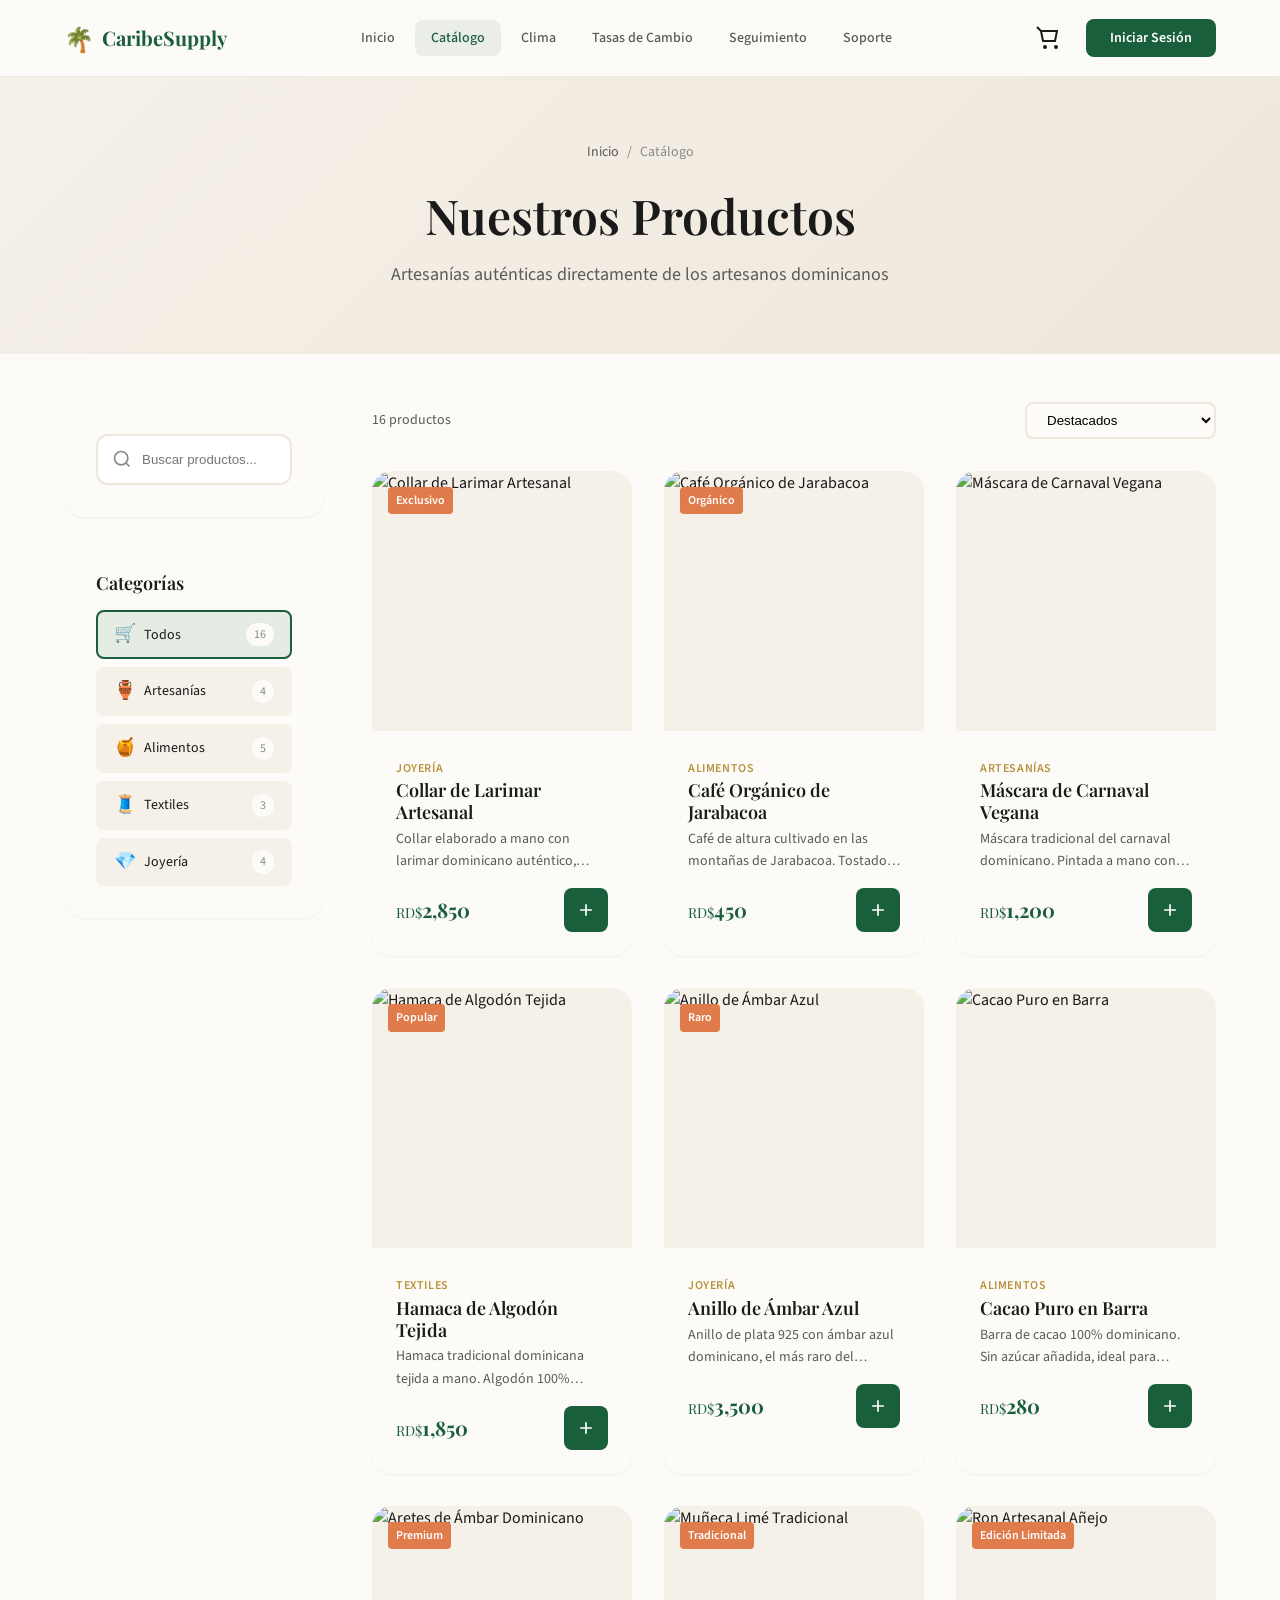
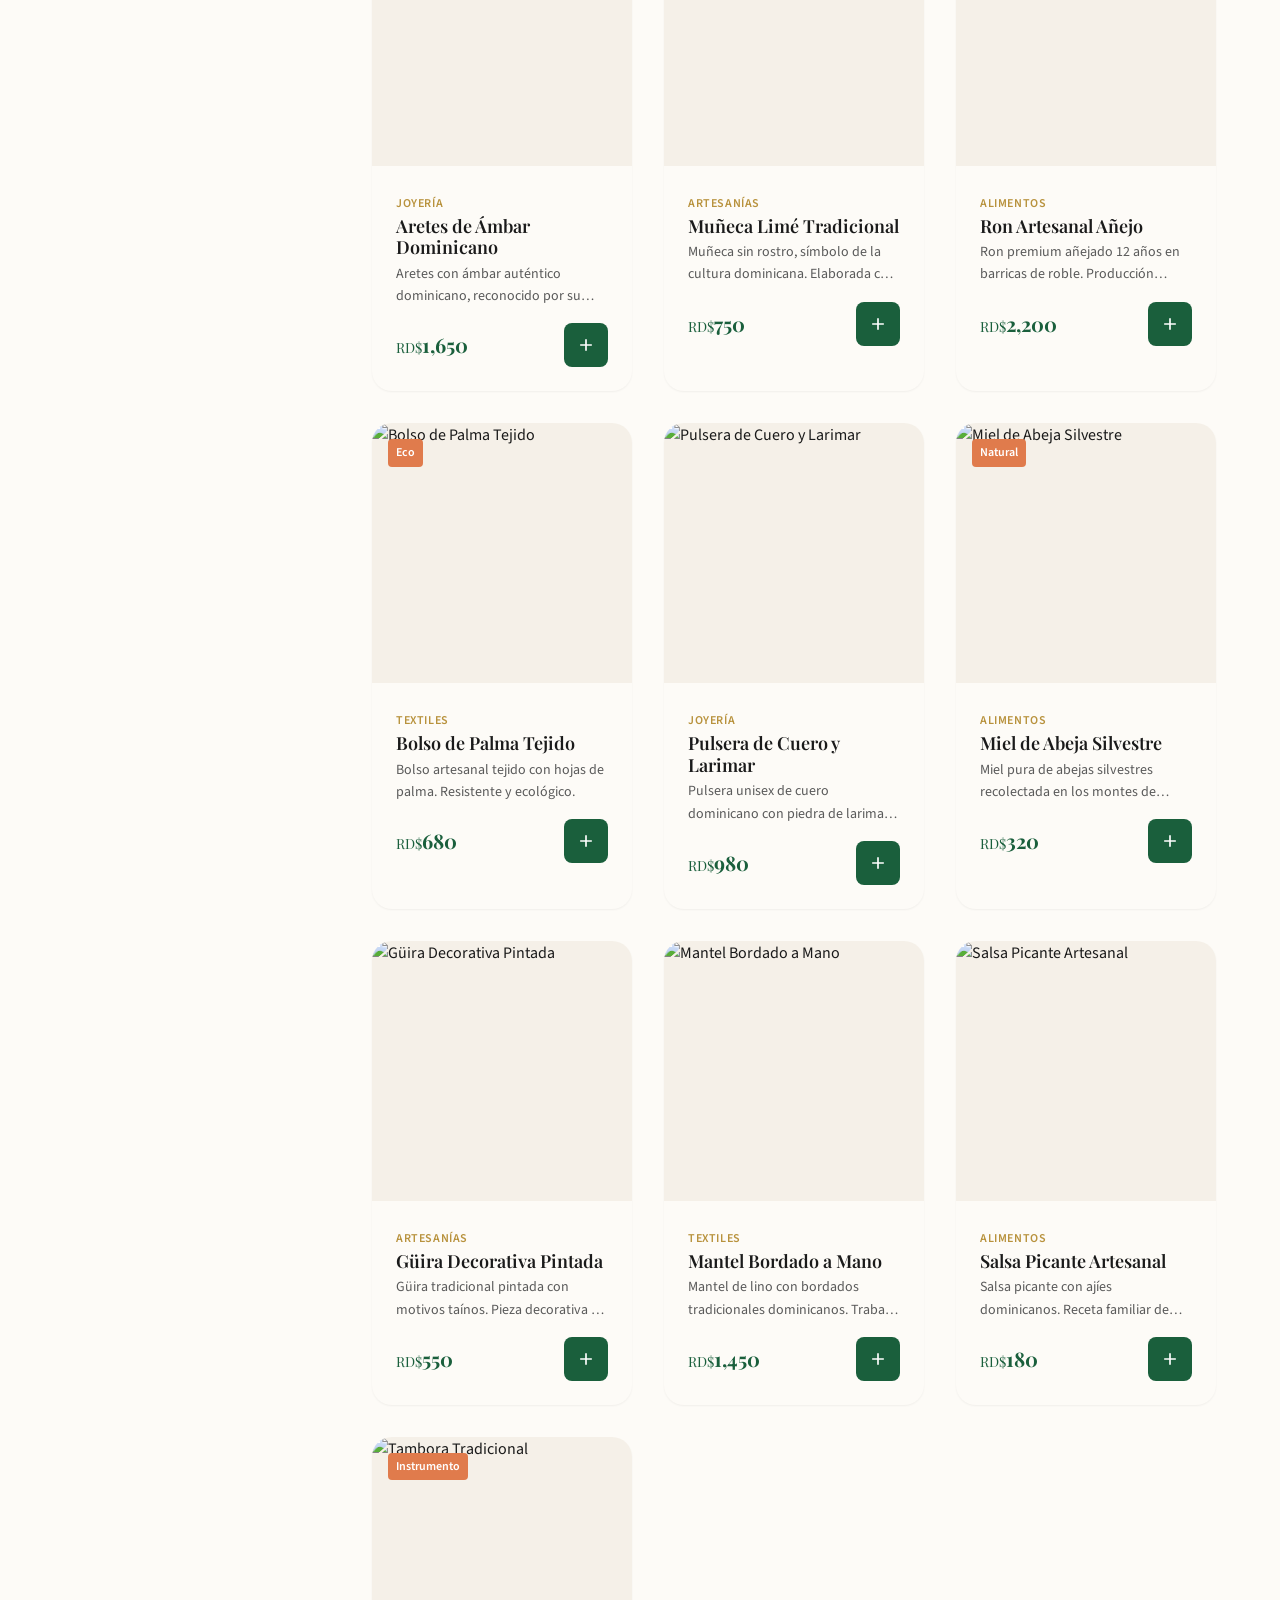
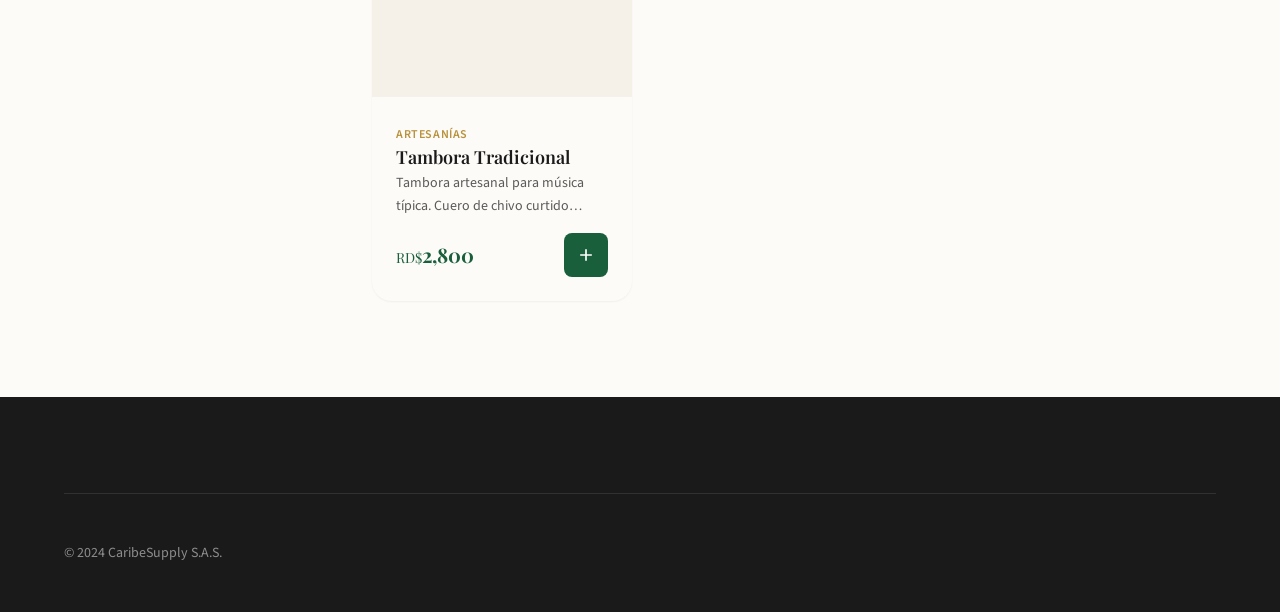
==== pages/catalogo.html @ e42d37b1 "Add files via upload" ====
<!DOCTYPE html>
<html lang="es">
<head>
    <meta charset="UTF-8">
    <meta name="viewport" content="width=device-width, initial-scale=1.0">
    <meta name="description" content="Catálogo de productos artesanales dominicanos - CaribeSupply">
    <title>Catálogo | CaribeSupply S.A.S.</title>
    <link rel="preconnect" href="https://fonts.googleapis.com">
    <link rel="preconnect" href="https://fonts.gstatic.com" crossorigin>
    <link href="https://fonts.googleapis.com/css2?family=Playfair+Display:wght@400;600;700&family=Source+Sans+3:wght@300;400;500;600&display=swap" rel="stylesheet">
    <link rel="stylesheet" href="../css/styles.css">
    <style>
        .catalog-page { padding: var(--space-2xl) 0 var(--space-4xl); }
        .catalog-layout { display: grid; grid-template-columns: 260px 1fr; gap: var(--space-2xl); }
        @media (max-width: 900px) { .catalog-layout { grid-template-columns: 1fr; } }
        .catalog-sidebar { position: sticky; top: 90px; height: fit-content; }
        .filter-section { background: var(--bg-primary); border-radius: var(--radius-xl); padding: var(--space-xl); margin-bottom: var(--space-lg); box-shadow: var(--shadow-sm); }
        .filter-title { font-family: var(--font-display); font-size: var(--text-lg); margin-bottom: var(--space-md); }
        .category-filters { display: flex; flex-direction: column; gap: var(--space-sm); }
        .category-filter { display: flex; align-items: center; gap: var(--space-sm); padding: var(--space-sm) var(--space-md); background: var(--bg-secondary); border: 2px solid transparent; border-radius: var(--radius-md); cursor: pointer; transition: all var(--transition-fast); }
        .category-filter:hover { background: var(--bg-tertiary); }
        .category-filter.active { background: rgba(26, 95, 60, 0.1); border-color: var(--color-primary); }
        .category-filter input { display: none; }
        .cat-icon { font-size: var(--text-lg); }
        .cat-name { flex: 1; font-size: var(--text-sm); }
        .cat-count { font-size: var(--text-xs); color: var(--text-muted); background: var(--bg-primary); padding: 2px 8px; border-radius: var(--radius-full); }
        .search-box { position: relative; }
        .search-box input { width: 100%; padding: var(--space-md) var(--space-md) var(--space-md) 44px; border: 2px solid var(--bg-tertiary); border-radius: var(--radius-lg); }
        .search-box input:focus { outline: none; border-color: var(--color-primary); }
        .search-box svg { position: absolute; left: var(--space-md); top: 50%; transform: translateY(-50%); color: var(--text-muted); }
        .catalog-header { display: flex; justify-content: space-between; align-items: center; margin-bottom: var(--space-xl); flex-wrap: wrap; gap: var(--space-md); }
        .results-count { font-size: var(--text-sm); color: var(--text-secondary); }
        .sort-select { padding: var(--space-sm) var(--space-md); border: 2px solid var(--bg-tertiary); border-radius: var(--radius-md); background: var(--bg-primary); }
        .catalog-products { display: grid; grid-template-columns: repeat(auto-fill, minmax(260px, 1fr)); gap: var(--space-xl); }
        .no-results { grid-column: 1 / -1; text-align: center; padding: var(--space-4xl); }
        .no-results-icon { font-size: 4rem; margin-bottom: var(--space-lg); }
        .mobile-filter-btn { display: none; width: 100%; margin-bottom: var(--space-lg); }
        @media (max-width: 900px) { 
            .mobile-filter-btn { display: flex; }
            .catalog-sidebar { display: none; }
            .catalog-sidebar.active { display: block; position: fixed; inset: 0; background: var(--bg-primary); z-index: 1000; padding: var(--space-xl); overflow-y: auto; }
        }
    </style>
</head>
<body>
    <a href="#main-content" class="skip-link">Saltar al contenido principal</a>
    
    <header class="header">
        <nav class="nav">
            <a href="../index.html" class="logo"><span class="logo-icon">🌴</span><span class="logo-text">CaribeSupply</span></a>
            <button class="nav-toggle" aria-expanded="false" aria-controls="nav-menu"><span class="hamburger"></span></button>
            <ul class="nav-menu" id="nav-menu">
                <li><a href="../index.html" class="nav-link">Inicio</a></li>
                <li><a href="catalogo.html" class="nav-link active">Catálogo</a></li>
                <li><a href="clima.html" class="nav-link">Clima</a></li>
                <li><a href="tasas.html" class="nav-link">Tasas de Cambio</a></li>
                <li><a href="seguimiento.html" class="nav-link">Seguimiento</a></li>
                <li><a href="soporte.html" class="nav-link">Soporte</a></li>
            </ul>
            <div class="nav-actions">
                <a href="carrito.html" class="cart-btn"><svg width="24" height="24" viewBox="0 0 24 24" fill="none" stroke="currentColor" stroke-width="2"><circle cx="9" cy="21" r="1"/><circle cx="20" cy="21" r="1"/><path d="m1 1 4 4h16l-2 10H7L5 5"/></svg><span class="cart-count" id="cart-count">0</span></a>
                <a href="login.html" class="login-btn" id="auth-btn">Iniciar Sesión</a>
            </div>
        </nav>
    </header>

    <main id="main-content">
        <section class="page-header">
            <div class="container">
                <nav class="breadcrumb"><a href="../index.html">Inicio</a><span>/</span><span>Catálogo</span></nav>
                <h1 class="page-title">Nuestros Productos</h1>
                <p class="page-subtitle">Artesanías auténticas directamente de los artesanos dominicanos</p>
            </div>
        </section>

        <section class="catalog-page">
            <div class="container">
                <button class="btn btn-secondary mobile-filter-btn" onclick="toggleFilters()">☰ Filtros</button>
                <div class="catalog-layout">
                    <aside class="catalog-sidebar" id="filters-sidebar">
                        <div class="filter-section">
                            <div class="search-box">
                                <svg width="20" height="20" viewBox="0 0 24 24" fill="none" stroke="currentColor" stroke-width="2"><circle cx="11" cy="11" r="8"/><path d="m21 21-4.35-4.35"/></svg>
                                <input type="search" id="search-input" placeholder="Buscar productos...">
                            </div>
                        </div>
                        <div class="filter-section">
                            <h3 class="filter-title">Categorías</h3>
                            <div class="category-filters" id="category-filters"></div>
                        </div>
                    </aside>
                    <div class="catalog-content">
                        <div class="catalog-header">
                            <span class="results-count" id="results-count">0 productos</span>
                            <select class="sort-select" id="sort-select">
                                <option value="featured">Destacados</option>
                                <option value="price-asc">Precio: menor a mayor</option>
                                <option value="price-desc">Precio: mayor a menor</option>
                                <option value="name-asc">Nombre: A-Z</option>
                            </select>
                        </div>
                        <div class="catalog-products" id="products-grid"></div>
                    </div>
                </div>
            </div>
        </section>
    </main>

    <footer class="footer"><div class="container"><div class="footer-bottom"><p class="copyright">© 2024 CaribeSupply S.A.S.</p></div></div></footer>
    <div class="toast-container" id="toast-container"></div>

    <script src="../js/data.js"></script>
    <script src="../js/auth.js"></script>
    <script src="../js/cart.js"></script>
    <script src="../js/main.js"></script>
    <script>
        let filters = { category: 'all', search: '', sort: 'featured' };

        document.addEventListener('DOMContentLoaded', () => {
            initFilters();
            const urlCat = new URLSearchParams(window.location.search).get('categoria');
            if (urlCat) filters.category = urlCat;
            renderProducts();
        });

        function initFilters() {
            const container = document.getElementById('category-filters');
            container.innerHTML = `<label class="category-filter active"><input type="radio" name="cat" value="all" checked><span class="cat-icon">🛒</span><span class="cat-name">Todos</span><span class="cat-count">${PRODUCTS.length}</span></label>`;
            CATEGORIES.forEach(c => {
                const count = PRODUCTS.filter(p => p.category === c.id).length;
                container.innerHTML += `<label class="category-filter"><input type="radio" name="cat" value="${c.id}"><span class="cat-icon">${c.icon}</span><span class="cat-name">${c.name}</span><span class="cat-count">${count}</span></label>`;
            });
            container.querySelectorAll('.category-filter').forEach(f => {
                f.onclick = () => {
                    container.querySelectorAll('.category-filter').forEach(x => x.classList.remove('active'));
                    f.classList.add('active');
                    filters.category = f.querySelector('input').value;
                    renderProducts();
                };
            });
            document.getElementById('search-input').oninput = e => { filters.search = e.target.value.toLowerCase(); renderProducts(); };
            document.getElementById('sort-select').onchange = e => { filters.sort = e.target.value; renderProducts(); };
        }

        function renderProducts() {
            let prods = [...PRODUCTS];
            if (filters.category !== 'all') prods = prods.filter(p => p.category === filters.category);
            if (filters.search) prods = prods.filter(p => p.name.toLowerCase().includes(filters.search) || p.description.toLowerCase().includes(filters.search));
            if (filters.sort === 'price-asc') prods.sort((a,b) => a.price - b.price);
            else if (filters.sort === 'price-desc') prods.sort((a,b) => b.price - a.price);
            else if (filters.sort === 'name-asc') prods.sort((a,b) => a.name.localeCompare(b.name));
            else prods.sort((a,b) => (b.featured?1:0) - (a.featured?1:0));

            document.getElementById('results-count').textContent = `${prods.length} producto${prods.length!==1?'s':''}`;
            const grid = document.getElementById('products-grid');
            if (!prods.length) { grid.innerHTML = '<div class="no-results"><div class="no-results-icon">🔍</div><h3>No hay resultados</h3></div>'; return; }
            grid.innerHTML = prods.map(p => `
                <article class="product-card">
                    <div class="product-image"><img src="${p.image}" alt="${p.name}" loading="lazy">${p.badge?`<span class="product-badge">${p.badge}</span>`:''}</div>
                    <div class="product-info">
                        <span class="product-category">${CATEGORIES.find(c=>c.id===p.category)?.name||''}</span>
                        <h3 class="product-name">${p.name}</h3>
                        <p class="product-description">${p.description}</p>
                        <div class="product-footer">
                            <span class="product-price"><span class="currency">RD$</span>${p.price.toLocaleString()}</span>
                            <button class="add-to-cart-btn" onclick="Cart.addItem(${p.id})"><svg width="20" height="20" viewBox="0 0 24 24" fill="none" stroke="currentColor" stroke-width="2"><line x1="12" y1="5" x2="12" y2="19"/><line x1="5" y1="12" x2="19" y2="12"/></svg></button>
                        </div>
                    </div>
                </article>
            `).join('');
        }

        function toggleFilters() {
            document.getElementById('filters-sidebar').classList.toggle('active');
        }
    </script>
</body>
</html>
---- css/styles.css ----
/* ============================================
   CaribeSupply S.A.S. - Estilos Principales
   Diseño: Tropical Elegante con toques modernos
   ============================================ */

/* CSS Variables - Design Tokens */
:root {
    /* Colores principales */
    --color-primary: #1a5f3c;
    --color-primary-dark: #134530;
    --color-primary-light: #2d8a5e;
    --color-secondary: #d4a853;
    --color-secondary-dark: #b8923d;
    --color-accent: #e07b4c;
    --color-accent-light: #f4a67a;
    
    /* Colores de fondo */
    --bg-primary: #fdfbf7;
    --bg-secondary: #f5f0e8;
    --bg-tertiary: #eee7db;
    --bg-dark: #1a1a1a;
    
    /* Colores de texto */
    --text-primary: #1a1a1a;
    --text-secondary: #5a5a5a;
    --text-muted: #8a8a8a;
    --text-inverse: #ffffff;
    
    /* Estados */
    --color-success: #2d8a5e;
    --color-error: #d94f4f;
    --color-warning: #e0a03d;
    --color-info: #4a90d9;
    
    /* Tipografía */
    --font-display: 'Playfair Display', Georgia, serif;
    --font-body: 'Source Sans 3', -apple-system, BlinkMacSystemFont, sans-serif;
    
    /* Tamaños de fuente */
    --text-xs: 0.75rem;
    --text-sm: 0.875rem;
    --text-base: 1rem;
    --text-lg: 1.125rem;
    --text-xl: 1.25rem;
    --text-2xl: 1.5rem;
    --text-3xl: 2rem;
    --text-4xl: 2.5rem;
    --text-5xl: 3.5rem;
    
    /* Espaciado */
    --space-xs: 0.25rem;
    --space-sm: 0.5rem;
    --space-md: 1rem;
    --space-lg: 1.5rem;
    --space-xl: 2rem;
    --space-2xl: 3rem;
    --space-3xl: 4rem;
    --space-4xl: 6rem;
    
    /* Bordes */
    --radius-sm: 4px;
    --radius-md: 8px;
    --radius-lg: 12px;
    --radius-xl: 20px;
    --radius-full: 9999px;
    
    /* Sombras */
    --shadow-sm: 0 1px 2px rgba(0, 0, 0, 0.05);
    --shadow-md: 0 4px 6px rgba(0, 0, 0, 0.07);
    --shadow-lg: 0 10px 25px rgba(0, 0, 0, 0.1);
    --shadow-xl: 0 20px 50px rgba(0, 0, 0, 0.15);
    
    /* Transiciones */
    --transition-fast: 150ms ease;
    --transition-base: 250ms ease;
    --transition-slow: 400ms ease;
    
    /* Z-index */
    --z-dropdown: 100;
    --z-sticky: 200;
    --z-modal: 300;
    --z-toast: 400;
}

/* Reset y Base */
*, *::before, *::after {
    box-sizing: border-box;
    margin: 0;
    padding: 0;
}

html {
    scroll-behavior: smooth;
    font-size: 16px;
}

body {
    font-family: var(--font-body);
    font-size: var(--text-base);
    line-height: 1.6;
    color: var(--text-primary);
    background-color: var(--bg-primary);
    -webkit-font-smoothing: antialiased;
    -moz-osx-font-smoothing: grayscale;
}

/* Focus visible para accesibilidad */
:focus-visible {
    outline: 3px solid var(--color-primary);
    outline-offset: 2px;
}

:focus:not(:focus-visible) {
    outline: none;
}

/* Skip Link para accesibilidad */
.skip-link {
    position: absolute;
    top: -100%;
    left: 50%;
    transform: translateX(-50%);
    padding: var(--space-sm) var(--space-lg);
    background: var(--color-primary);
    color: var(--text-inverse);
    text-decoration: none;
    font-weight: 600;
    border-radius: var(--radius-md);
    z-index: var(--z-modal);
    transition: top var(--transition-fast);
}

.skip-link:focus {
    top: var(--space-md);
}

/* Visually Hidden (para lectores de pantalla) */
.visually-hidden {
    position: absolute !important;
    width: 1px !important;
    height: 1px !important;
    padding: 0 !important;
    margin: -1px !important;
    overflow: hidden !important;
    clip: rect(0, 0, 0, 0) !important;
    white-space: nowrap !important;
    border: 0 !important;
}

/* Container */
.container {
    width: 100%;
    max-width: 1200px;
    margin: 0 auto;
    padding: 0 var(--space-lg);
}

/* ============================================
   Typography
   ============================================ */

h1, h2, h3, h4, h5, h6 {
    font-family: var(--font-display);
    font-weight: 600;
    line-height: 1.2;
    color: var(--text-primary);
}

h1 { font-size: var(--text-5xl); }
h2 { font-size: var(--text-4xl); }
h3 { font-size: var(--text-2xl); }
h4 { font-size: var(--text-xl); }

p {
    margin-bottom: var(--space-md);
}

a {
    color: var(--color-primary);
    text-decoration: none;
    transition: color var(--transition-fast);
}

a:hover {
    color: var(--color-primary-dark);
}

.text-gradient {
    background: linear-gradient(135deg, var(--color-primary) 0%, var(--color-secondary) 100%);
    -webkit-background-clip: text;
    -webkit-text-fill-color: transparent;
    background-clip: text;
}

/* ============================================
   Buttons
   ============================================ */

.btn {
    display: inline-flex;
    align-items: center;
    justify-content: center;
    gap: var(--space-sm);
    padding: var(--space-md) var(--space-xl);
    font-family: var(--font-body);
    font-size: var(--text-base);
    font-weight: 600;
    text-decoration: none;
    border: 2px solid transparent;
    border-radius: var(--radius-lg);
    cursor: pointer;
    transition: all var(--transition-base);
}

.btn:disabled {
    opacity: 0.6;
    cursor: not-allowed;
}

.btn-primary {
    background: var(--color-primary);
    color: var(--text-inverse);
    border-color: var(--color-primary);
}

.btn-primary:hover:not(:disabled) {
    background: var(--color-primary-dark);
    border-color: var(--color-primary-dark);
    transform: translateY(-2px);
    box-shadow: var(--shadow-lg);
}

.btn-secondary {
    background: transparent;
    color: var(--color-primary);
    border-color: var(--color-primary);
}

.btn-secondary:hover:not(:disabled) {
    background: var(--color-primary);
    color: var(--text-inverse);
}

.btn-outline {
    background: transparent;
    color: var(--color-primary);
    border: 2px solid var(--color-primary);
}

.btn-outline:hover:not(:disabled) {
    background: var(--color-primary);
    color: var(--text-inverse);
}

.btn-accent {
    background: var(--color-accent);
    color: var(--text-inverse);
    border-color: var(--color-accent);
}

.btn-accent:hover:not(:disabled) {
    background: #c96a3d;
    border-color: #c96a3d;
}

.btn-sm {
    padding: var(--space-sm) var(--space-md);
    font-size: var(--text-sm);
}

.btn-lg {
    padding: var(--space-lg) var(--space-2xl);
    font-size: var(--text-lg);
}

/* ============================================
   Header & Navigation
   ============================================ */

.header {
    position: sticky;
    top: 0;
    z-index: var(--z-sticky);
    background: rgba(253, 251, 247, 0.95);
    backdrop-filter: blur(10px);
    border-bottom: 1px solid rgba(26, 95, 60, 0.1);
}

.nav {
    display: flex;
    align-items: center;
    justify-content: space-between;
    max-width: 1200px;
    margin: 0 auto;
    padding: var(--space-md) var(--space-lg);
}

.logo {
    display: flex;
    align-items: center;
    gap: var(--space-sm);
    font-family: var(--font-display);
    font-size: var(--text-xl);
    font-weight: 700;
    color: var(--color-primary);
    text-decoration: none;
}

.logo-icon {
    font-size: var(--text-2xl);
}

.nav-menu {
    display: flex;
    align-items: center;
    gap: var(--space-xs);
    list-style: none;
}

.nav-link {
    padding: var(--space-sm) var(--space-md);
    font-size: var(--text-sm);
    font-weight: 500;
    color: var(--text-secondary);
    text-decoration: none;
    border-radius: var(--radius-md);
    transition: all var(--transition-fast);
}

.nav-link:hover,
.nav-link.active {
    color: var(--color-primary);
    background: rgba(26, 95, 60, 0.08);
}

.nav-actions {
    display: flex;
    align-items: center;
    gap: var(--space-md);
}

.cart-btn {
    position: relative;
    display: flex;
    align-items: center;
    justify-content: center;
    width: 44px;
    height: 44px;
    color: var(--text-primary);
    border-radius: var(--radius-full);
    transition: all var(--transition-fast);
}

.cart-btn:hover {
    background: rgba(26, 95, 60, 0.08);
    color: var(--color-primary);
}

.cart-count {
    position: absolute;
    top: 0;
    right: 0;
    min-width: 20px;
    height: 20px;
    padding: 0 6px;
    font-size: var(--text-xs);
    font-weight: 600;
    color: var(--text-inverse);
    background: var(--color-accent);
    border-radius: var(--radius-full);
    display: flex;
    align-items: center;
    justify-content: center;
}

.login-btn {
    padding: var(--space-sm) var(--space-lg);
    font-size: var(--text-sm);
    font-weight: 600;
    color: var(--text-inverse);
    background: var(--color-primary);
    border-radius: var(--radius-md);
    transition: all var(--transition-fast);
}

.login-btn:hover {
    background: var(--color-primary-dark);
    color: var(--text-inverse);
}

/* Mobile Navigation */
.nav-toggle {
    display: none;
    width: 44px;
    height: 44px;
    padding: 0;
    background: none;
    border: none;
    cursor: pointer;
}

.hamburger {
    position: relative;
    display: block;
    width: 24px;
    height: 2px;
    background: var(--text-primary);
    border-radius: 2px;
    transition: background var(--transition-fast);
}

.hamburger::before,
.hamburger::after {
    content: '';
    position: absolute;
    left: 0;
    width: 24px;
    height: 2px;
    background: var(--text-primary);
    border-radius: 2px;
    transition: transform var(--transition-fast);
}

.hamburger::before {
    top: -7px;
}

.hamburger::after {
    top: 7px;
}

.nav-toggle[aria-expanded="true"] .hamburger {
    background: transparent;
}

.nav-toggle[aria-expanded="true"] .hamburger::before {
    transform: rotate(45deg) translate(5px, 5px);
}

.nav-toggle[aria-expanded="true"] .hamburger::after {
    transform: rotate(-45deg) translate(5px, -5px);
}

@media (max-width: 900px) {
    .nav-toggle {
        display: flex;
        align-items: center;
        justify-content: center;
        order: 3;
    }

    .nav-menu {
        position: fixed;
        top: 73px;
        left: 0;
        right: 0;
        flex-direction: column;
        gap: 0;
        padding: var(--space-lg);
        background: var(--bg-primary);
        border-bottom: 1px solid rgba(26, 95, 60, 0.1);
        box-shadow: var(--shadow-lg);
        transform: translateY(-100%);
        opacity: 0;
        visibility: hidden;
        transition: all var(--transition-base);
    }

    .nav-menu.active {
        transform: translateY(0);
        opacity: 1;
        visibility: visible;
    }

    .nav-link {
        width: 100%;
        padding: var(--space-md);
        font-size: var(--text-base);
    }

    .nav-actions {
        order: 2;
    }

    .login-btn {
        display: none;
    }
}

/* ============================================
   Hero Section
   ============================================ */

.hero {
    position: relative;
    min-height: 90vh;
    display: flex;
    align-items: center;
    padding: var(--space-4xl) 0;
    overflow: hidden;
}

.hero-bg {
    position: absolute;
    inset: 0;
    background: linear-gradient(135deg, var(--bg-secondary) 0%, var(--bg-primary) 50%, var(--bg-tertiary) 100%);
    z-index: -2;
}

.hero-pattern {
    position: absolute;
    inset: 0;
    background-image: 
        radial-gradient(circle at 20% 50%, rgba(26, 95, 60, 0.05) 0%, transparent 50%),
        radial-gradient(circle at 80% 20%, rgba(212, 168, 83, 0.08) 0%, transparent 40%),
        radial-gradient(circle at 40% 80%, rgba(224, 123, 76, 0.06) 0%, transparent 45%);
    z-index: -1;
}

.hero-content {
    max-width: 600px;
    padding: 0 var(--space-lg);
    animation: fadeInUp 0.8s ease-out;
}

@keyframes fadeInUp {
    from {
        opacity: 0;
        transform: translateY(30px);
    }
    to {
        opacity: 1;
        transform: translateY(0);
    }
}

.hero-badge {
    display: inline-block;
    padding: var(--space-sm) var(--space-md);
    font-size: var(--text-sm);
    font-weight: 500;
    color: var(--color-primary);
    background: rgba(26, 95, 60, 0.1);
    border-radius: var(--radius-full);
    margin-bottom: var(--space-lg);
}

.hero-title {
    font-size: clamp(2.5rem, 5vw, 4rem);
    margin-bottom: var(--space-lg);
    line-height: 1.1;
}

.hero-subtitle {
    font-size: var(--text-lg);
    color: var(--text-secondary);
    margin-bottom: var(--space-2xl);
    line-height: 1.7;
}

.hero-actions {
    display: flex;
    flex-wrap: wrap;
    gap: var(--space-md);
}

.hero-visual {
    position: absolute;
    right: 5%;
    top: 50%;
    transform: translateY(-50%);
    width: 500px;
    height: 500px;
    display: none;
}

@media (min-width: 1100px) {
    .hero-visual {
        display: block;
    }
}

.floating-card {
    position: absolute;
    display: flex;
    align-items: center;
    gap: var(--space-sm);
    padding: var(--space-md) var(--space-lg);
    background: var(--bg-primary);
    border-radius: var(--radius-lg);
    box-shadow: var(--shadow-lg);
    animation: float 6s ease-in-out infinite;
}

.floating-card .card-emoji {
    font-size: var(--text-2xl);
}

.floating-card .card-text {
    font-weight: 600;
    color: var(--text-primary);
}

.card-1 {
    top: 10%;
    left: 10%;
    animation-delay: 0s;
}

.card-2 {
    top: 30%;
    right: 5%;
    animation-delay: -1.5s;
}

.card-3 {
    bottom: 30%;
    left: 5%;
    animation-delay: -3s;
}

.card-4 {
    bottom: 10%;
    right: 15%;
    animation-delay: -4.5s;
}

@keyframes float {
    0%, 100% {
        transform: translateY(0px);
    }
    50% {
        transform: translateY(-20px);
    }
}

/* ============================================
   Section Styles
   ============================================ */

section {
    padding: var(--space-4xl) 0;
}

.section-header {
    text-align: center;
    max-width: 700px;
    margin: 0 auto var(--space-3xl);
}

.section-badge {
    display: inline-block;
    padding: var(--space-xs) var(--space-md);
    font-size: var(--text-sm);
    font-weight: 600;
    color: var(--color-secondary-dark);
    background: rgba(212, 168, 83, 0.15);
    border-radius: var(--radius-full);
    margin-bottom: var(--space-md);
    text-transform: uppercase;
    letter-spacing: 0.05em;
}

.section-title {
    font-size: clamp(2rem, 4vw, 3rem);
    margin-bottom: var(--space-md);
}

.section-subtitle {
    font-size: var(--text-lg);
    color: var(--text-secondary);
}

.section-cta {
    text-align: center;
    margin-top: var(--space-3xl);
}

/* ============================================
   Features Section
   ============================================ */

.features {
    background: var(--bg-secondary);
}

.features-grid {
    display: grid;
    grid-template-columns: repeat(auto-fit, minmax(260px, 1fr));
    gap: var(--space-xl);
}

.feature-card {
    padding: var(--space-2xl);
    background: var(--bg-primary);
    border-radius: var(--radius-xl);
    text-align: center;
    transition: all var(--transition-base);
}

.feature-card:hover {
    transform: translateY(-5px);
    box-shadow: var(--shadow-lg);
}

.feature-icon {
    display: flex;
    align-items: center;
    justify-content: center;
    width: 64px;
    height: 64px;
    margin: 0 auto var(--space-lg);
    background: linear-gradient(135deg, var(--color-primary), var(--color-primary-light));
    border-radius: var(--radius-lg);
    color: var(--text-inverse);
}

.feature-title {
    font-size: var(--text-xl);
    margin-bottom: var(--space-sm);
}

.feature-desc {
    color: var(--text-secondary);
    margin-bottom: 0;
}

/* ============================================
   Categories Section
   ============================================ */

.categories-grid {
    display: grid;
    grid-template-columns: repeat(4, 1fr);
    gap: var(--space-lg);
}

@media (max-width: 900px) {
    .categories-grid {
        grid-template-columns: repeat(2, 1fr);
    }
}

@media (max-width: 500px) {
    .categories-grid {
        grid-template-columns: 1fr;
    }
}

.category-card {
    position: relative;
    display: flex;
    align-items: flex-end;
    min-height: 280px;
    padding: var(--space-xl);
    border-radius: var(--radius-xl);
    overflow: hidden;
    text-decoration: none;
    transition: transform var(--transition-base);
}

.category-card:hover {
    transform: scale(1.02);
}

.category-card::before {
    content: '';
    position: absolute;
    inset: 0;
    z-index: 0;
}

.category-artesanias::before {
    background: linear-gradient(135deg, #6B3410 0%, #A0522D 50%, #CD853F 100%);
}

.category-alimentos::before {
    background: linear-gradient(135deg, #1a5f3c 0%, #2d8a5e 50%, #3ea872 100%);
}

.category-textiles::before {
    background: linear-gradient(135deg, #2c5aa0 0%, #4169E1 50%, #6495ED 100%);
}

.category-joyeria::before {
    background: linear-gradient(135deg, #B8860B 0%, #DAA520 50%, #F4C542 100%);
}

.category-overlay {
    position: absolute;
    inset: 0;
    background: linear-gradient(to top, rgba(0,0,0,0.85) 0%, rgba(0,0,0,0.4) 50%, transparent 80%);
    z-index: 1;
}

.category-content {
    position: relative;
    z-index: 2;
    color: var(--text-inverse);
}

.category-icon {
    font-size: 3.5rem;
    display: block;
    margin-bottom: var(--space-md);
    filter: drop-shadow(0 2px 4px rgba(0,0,0,0.3));
}

.category-name {
    font-family: var(--font-display);
    font-size: var(--text-xl);
    margin-bottom: var(--space-xs);
}

.category-count {
    font-size: var(--text-sm);
    opacity: 0.9;
    margin-bottom: 0;
}

/* ============================================
   Products Grid
   ============================================ */

.products-grid {
    display: grid;
    grid-template-columns: repeat(auto-fill, minmax(280px, 1fr));
    gap: var(--space-xl);
}

.product-card {
    background: var(--bg-primary);
    border-radius: var(--radius-xl);
    overflow: hidden;
    box-shadow: var(--shadow-sm);
    transition: all var(--transition-base);
}

.product-card:hover {
    transform: translateY(-5px);
    box-shadow: var(--shadow-lg);
}

.product-image {
    position: relative;
    aspect-ratio: 1;
    overflow: hidden;
    background: var(--bg-secondary);
}

.product-image img {
    width: 100%;
    height: 100%;
    object-fit: cover;
    transition: transform var(--transition-slow);
}

.product-card:hover .product-image img {
    transform: scale(1.05);
}

.product-badge {
    position: absolute;
    top: var(--space-md);
    left: var(--space-md);
    padding: var(--space-xs) var(--space-sm);
    font-size: var(--text-xs);
    font-weight: 600;
    color: var(--text-inverse);
    background: var(--color-accent);
    border-radius: var(--radius-sm);
}

.product-info {
    padding: var(--space-lg);
}

.product-category {
    font-size: var(--text-xs);
    font-weight: 600;
    color: var(--color-secondary-dark);
    text-transform: uppercase;
    letter-spacing: 0.05em;
    margin-bottom: var(--space-xs);
}

.product-name {
    font-family: var(--font-display);
    font-size: var(--text-lg);
    margin-bottom: var(--space-xs);
    color: var(--text-primary);
}

.product-description {
    font-size: var(--text-sm);
    color: var(--text-secondary);
    margin-bottom: var(--space-md);
    display: -webkit-box;
    -webkit-line-clamp: 2;
    -webkit-box-orient: vertical;
    overflow: hidden;
}

.product-footer {
    display: flex;
    align-items: center;
    justify-content: space-between;
    gap: var(--space-md);
}

.product-price {
    font-family: var(--font-display);
    font-size: var(--text-xl);
    font-weight: 700;
    color: var(--color-primary);
}

.product-price .currency {
    font-size: var(--text-sm);
    font-weight: 400;
}

.add-to-cart-btn {
    display: flex;
    align-items: center;
    justify-content: center;
    width: 44px;
    height: 44px;
    background: var(--color-primary);
    color: var(--text-inverse);
    border: none;
    border-radius: var(--radius-md);
    cursor: pointer;
    transition: all var(--transition-fast);
}

.add-to-cart-btn:hover {
    background: var(--color-primary-dark);
    transform: scale(1.05);
}

/* ============================================
   Services Banner
   ============================================ */

.services-banner {
    background: var(--bg-dark);
    padding: var(--space-3xl) 0;
}

.services-grid {
    display: grid;
    grid-template-columns: repeat(auto-fit, minmax(250px, 1fr));
    gap: var(--space-lg);
}

.service-card {
    display: flex;
    align-items: center;
    gap: var(--space-md);
    padding: var(--space-lg);
    background: rgba(255, 255, 255, 0.05);
    border: 1px solid rgba(255, 255, 255, 0.1);
    border-radius: var(--radius-lg);
    color: var(--text-inverse);
    text-decoration: none;
    transition: all var(--transition-base);
}

.service-card:hover {
    background: rgba(255, 255, 255, 0.1);
    transform: translateY(-3px);
    color: var(--text-inverse);
}

.service-icon {
    font-size: 2rem;
    flex-shrink: 0;
}

.service-info h3 {
    font-size: var(--text-base);
    font-weight: 600;
    margin-bottom: var(--space-xs);
    color: var(--text-inverse);
}

.service-info p {
    font-size: var(--text-sm);
    color: rgba(255, 255, 255, 0.7);
    margin-bottom: 0;
}

.service-arrow {
    margin-left: auto;
    font-size: var(--text-xl);
    opacity: 0.5;
    transition: all var(--transition-fast);
}

.service-card:hover .service-arrow {
    opacity: 1;
    transform: translateX(5px);
}

/* ============================================
   Testimonials
   ============================================ */

.testimonials {
    background: var(--bg-secondary);
}

.testimonials-grid {
    display: grid;
    grid-template-columns: repeat(auto-fit, minmax(320px, 1fr));
    gap: var(--space-xl);
}

.testimonial-card {
    padding: var(--space-2xl);
    background: var(--bg-primary);
    border-radius: var(--radius-xl);
    box-shadow: var(--shadow-sm);
}

.testimonial-rating {
    color: var(--color-secondary);
    font-size: var(--text-lg);
    margin-bottom: var(--space-md);
    letter-spacing: 2px;
}

.testimonial-text {
    font-size: var(--text-lg);
    font-style: italic;
    color: var(--text-secondary);
    line-height: 1.7;
    margin-bottom: var(--space-xl);
}

.testimonial-author {
    display: flex;
    align-items: center;
    gap: var(--space-md);
}

.author-avatar {
    width: 48px;
    height: 48px;
    display: flex;
    align-items: center;
    justify-content: center;
    background: linear-gradient(135deg, var(--color-primary), var(--color-primary-light));
    color: var(--text-inverse);
    font-weight: 600;
    border-radius: var(--radius-full);
}

.author-name {
    display: block;
    font-style: normal;
    font-weight: 600;
    color: var(--text-primary);
}

.author-location {
    font-size: var(--text-sm);
    color: var(--text-muted);
}

/* ============================================
   Newsletter
   ============================================ */

.newsletter {
    background: linear-gradient(135deg, var(--color-primary) 0%, var(--color-primary-dark) 100%);
    padding: var(--space-4xl) 0;
}

.newsletter-content {
    display: flex;
    flex-wrap: wrap;
    align-items: center;
    justify-content: space-between;
    gap: var(--space-2xl);
}

.newsletter-info {
    flex: 1;
    min-width: 280px;
}

.newsletter-title {
    font-size: var(--text-3xl);
    color: var(--text-inverse);
    margin-bottom: var(--space-md);
}

.newsletter-desc {
    font-size: var(--text-lg);
    color: rgba(255, 255, 255, 0.85);
    margin-bottom: 0;
}

.newsletter-form {
    display: flex;
    flex-wrap: wrap;
    gap: var(--space-md);
    flex: 1;
    min-width: 280px;
    max-width: 500px;
}

.newsletter-form .form-group {
    flex: 1;
    min-width: 200px;
}

.newsletter-form input {
    width: 100%;
    padding: var(--space-md) var(--space-lg);
    font-size: var(--text-base);
    background: rgba(255, 255, 255, 0.95);
    border: 2px solid transparent;
    border-radius: var(--radius-lg);
    transition: all var(--transition-fast);
}

.newsletter-form input:focus {
    outline: none;
    border-color: var(--color-secondary);
}

.newsletter-form .btn-primary {
    background: var(--color-secondary);
    border-color: var(--color-secondary);
    color: var(--text-primary);
}

.newsletter-form .btn-primary:hover {
    background: var(--color-secondary-dark);
    border-color: var(--color-secondary-dark);
}

/* ============================================
   Footer
   ============================================ */

.footer {
    background: var(--bg-dark);
    color: var(--text-inverse);
    padding: var(--space-4xl) 0 var(--space-2xl);
}

.footer-grid {
    display: grid;
    grid-template-columns: 1.5fr 2fr;
    gap: var(--space-4xl);
    margin-bottom: var(--space-3xl);
}

@media (max-width: 768px) {
    .footer-grid {
        grid-template-columns: 1fr;
        gap: var(--space-2xl);
    }
}

.footer-brand .footer-logo {
    display: inline-flex;
    align-items: center;
    gap: var(--space-sm);
    font-family: var(--font-display);
    font-size: var(--text-xl);
    font-weight: 700;
    color: var(--text-inverse);
    text-decoration: none;
    margin-bottom: var(--space-md);
}

.footer-desc {
    color: rgba(255, 255, 255, 0.7);
    margin-bottom: var(--space-lg);
    max-width: 300px;
}

.footer-social {
    display: flex;
    gap: var(--space-md);
}

.social-link {
    display: flex;
    align-items: center;
    justify-content: center;
    width: 40px;
    height: 40px;
    color: rgba(255, 255, 255, 0.7);
    background: rgba(255, 255, 255, 0.1);
    border-radius: var(--radius-md);
    transition: all var(--transition-fast);
}

.social-link:hover {
    color: var(--text-inverse);
    background: var(--color-primary);
}

.footer-nav {
    display: grid;
    grid-template-columns: repeat(3, 1fr);
    gap: var(--space-2xl);
}

@media (max-width: 500px) {
    .footer-nav {
        grid-template-columns: repeat(2, 1fr);
    }
}

.footer-title {
    font-family: var(--font-body);
    font-size: var(--text-sm);
    font-weight: 600;
    text-transform: uppercase;
    letter-spacing: 0.1em;
    color: rgba(255, 255, 255, 0.5);
    margin-bottom: var(--space-lg);
}

.footer-links {
    list-style: none;
}

.footer-links li {
    margin-bottom: var(--space-sm);
}

.footer-links a {
    color: rgba(255, 255, 255, 0.8);
    font-size: var(--text-sm);
    transition: color var(--transition-fast);
}

.footer-links a:hover {
    color: var(--color-secondary);
}

.footer-bottom {
    display: flex;
    flex-wrap: wrap;
    justify-content: space-between;
    gap: var(--space-md);
    padding-top: var(--space-2xl);
    border-top: 1px solid rgba(255, 255, 255, 0.1);
}

.copyright {
    font-size: var(--text-sm);
    color: rgba(255, 255, 255, 0.5);
    margin-bottom: 0;
}

.footer-legal {
    font-size: var(--text-sm);
    margin-bottom: 0;
}

.footer-legal a {
    color: rgba(255, 255, 255, 0.5);
}

.footer-legal a:hover {
    color: var(--text-inverse);
}

/* ============================================
   Toast Notifications
   ============================================ */

.toast-container {
    position: fixed;
    bottom: var(--space-xl);
    right: var(--space-xl);
    z-index: var(--z-toast);
    display: flex;
    flex-direction: column;
    gap: var(--space-md);
}

.toast {
    display: flex;
    align-items: center;
    gap: var(--space-md);
    padding: var(--space-md) var(--space-lg);
    background: var(--bg-primary);
    border-radius: var(--radius-lg);
    box-shadow: var(--shadow-xl);
    animation: slideIn 0.3s ease-out;
    max-width: 400px;
}

@keyframes slideIn {
    from {
        opacity: 0;
        transform: translateX(100%);
    }
    to {
        opacity: 1;
        transform: translateX(0);
    }
}

.toast.toast-success {
    border-left: 4px solid var(--color-success);
}

.toast.toast-error {
    border-left: 4px solid var(--color-error);
}

.toast.toast-info {
    border-left: 4px solid var(--color-info);
}

.toast-icon {
    flex-shrink: 0;
    width: 24px;
    height: 24px;
}

.toast-message {
    flex: 1;
    font-size: var(--text-sm);
    color: var(--text-primary);
}

.toast-close {
    background: none;
    border: none;
    color: var(--text-muted);
    cursor: pointer;
    padding: var(--space-xs);
}

/* ============================================
   Forms
   ============================================ */

.form-group {
    margin-bottom: var(--space-lg);
}

.form-label {
    display: block;
    font-size: var(--text-sm);
    font-weight: 600;
    color: var(--text-primary);
    margin-bottom: var(--space-sm);
}

.form-input,
.form-select,
.form-textarea {
    width: 100%;
    padding: var(--space-md);
    font-family: var(--font-body);
    font-size: var(--text-base);
    color: var(--text-primary);
    background: var(--bg-primary);
    border: 2px solid var(--bg-tertiary);
    border-radius: var(--radius-md);
    transition: all var(--transition-fast);
}

.form-input:focus,
.form-select:focus,
.form-textarea:focus {
    outline: none;
    border-color: var(--color-primary);
    box-shadow: 0 0 0 3px rgba(26, 95, 60, 0.1);
}

.form-input.error,
.form-select.error,
.form-textarea.error {
    border-color: var(--color-error);
}

.form-error {
    display: none;
    font-size: var(--text-sm);
    color: var(--color-error);
    margin-top: var(--space-xs);
}

.form-group.has-error .form-error {
    display: block;
}

.form-hint {
    font-size: var(--text-sm);
    color: var(--text-muted);
    margin-top: var(--space-xs);
}

/* ============================================
   Page Headers
   ============================================ */

.page-header {
    background: linear-gradient(135deg, var(--bg-secondary) 0%, var(--bg-tertiary) 100%);
    padding: var(--space-3xl) 0;
    text-align: center;
}

.page-title {
    font-size: clamp(2rem, 4vw, 3rem);
    margin-bottom: var(--space-md);
}

.page-subtitle {
    font-size: var(--text-lg);
    color: var(--text-secondary);
    max-width: 600px;
    margin: 0 auto;
}

.breadcrumb {
    display: flex;
    align-items: center;
    justify-content: center;
    gap: var(--space-sm);
    font-size: var(--text-sm);
    color: var(--text-muted);
    margin-bottom: var(--space-lg);
}

.breadcrumb a {
    color: var(--text-secondary);
}

.breadcrumb a:hover {
    color: var(--color-primary);
}

/* ============================================
   Loading States
   ============================================ */

.loading-spinner {
    display: inline-block;
    width: 24px;
    height: 24px;
    border: 3px solid var(--bg-tertiary);
    border-top-color: var(--color-primary);
    border-radius: 50%;
    animation: spin 0.8s linear infinite;
}

@keyframes spin {
    to {
        transform: rotate(360deg);
    }
}

.skeleton {
    background: linear-gradient(90deg, var(--bg-secondary) 25%, var(--bg-tertiary) 50%, var(--bg-secondary) 75%);
    background-size: 200% 100%;
    animation: shimmer 1.5s infinite;
    border-radius: var(--radius-md);
}

@keyframes shimmer {
    0% {
        background-position: 200% 0;
    }
    100% {
        background-position: -200% 0;
    }
}

/* ============================================
   Utility Classes
   ============================================ */

.text-center { text-align: center; }
.text-left { text-align: left; }
.text-right { text-align: right; }

.mt-0 { margin-top: 0; }
.mt-1 { margin-top: var(--space-sm); }
.mt-2 { margin-top: var(--space-md); }
.mt-3 { margin-top: var(--space-lg); }
.mt-4 { margin-top: var(--space-xl); }

.mb-0 { margin-bottom: 0; }
.mb-1 { margin-bottom: var(--space-sm); }
.mb-2 { margin-bottom: var(--space-md); }
.mb-3 { margin-bottom: var(--space-lg); }
.mb-4 { margin-bottom: var(--space-xl); }

.d-none { display: none; }
.d-block { display: block; }
.d-flex { display: flex; }
.d-grid { display: grid; }

.gap-1 { gap: var(--space-sm); }
.gap-2 { gap: var(--space-md); }
.gap-3 { gap: var(--space-lg); }

.align-center { align-items: center; }
.justify-center { justify-content: center; }
.justify-between { justify-content: space-between; }

.w-100 { width: 100%; }

/* Print Styles */
@media print {
    .header,
    .footer,
    .nav-toggle,
    .toast-container {
        display: none;
    }

    body {
        font-size: 12pt;
        background: white;
    }

    .container {
        max-width: 100%;
    }
}
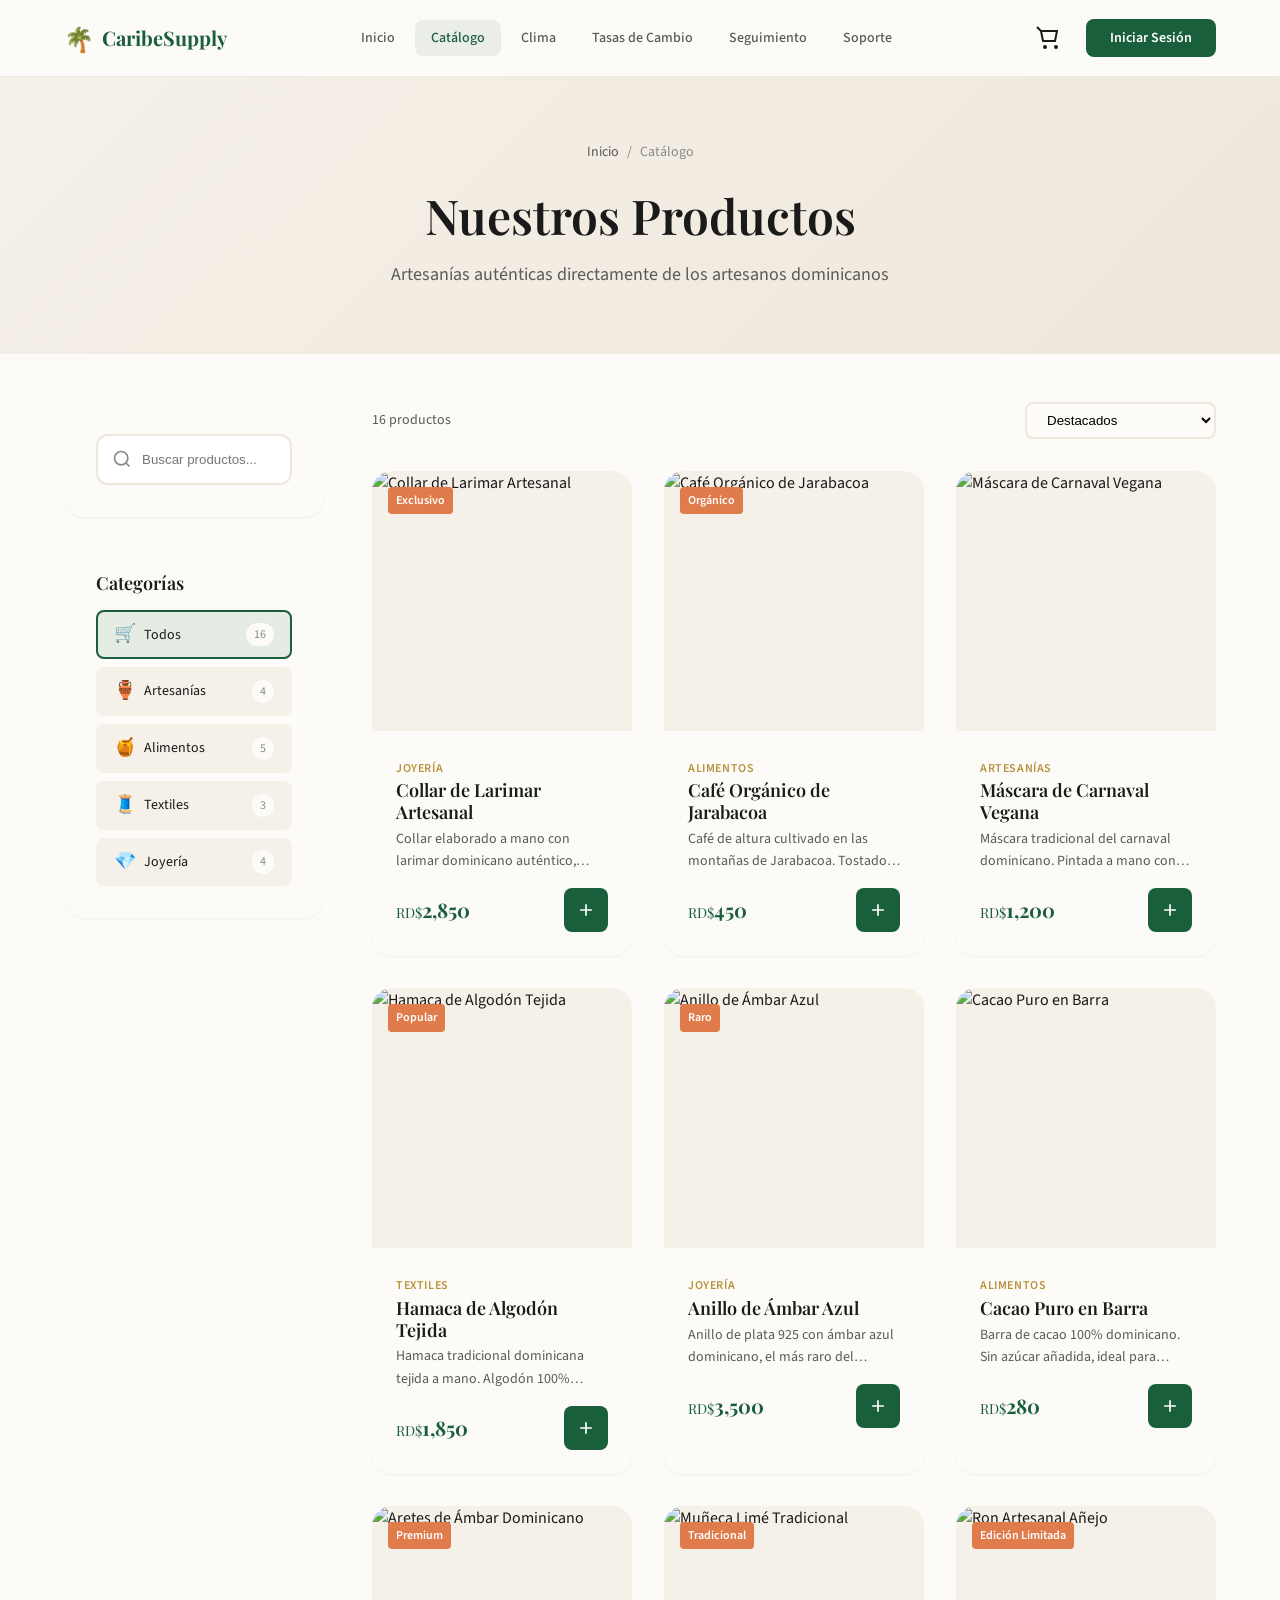
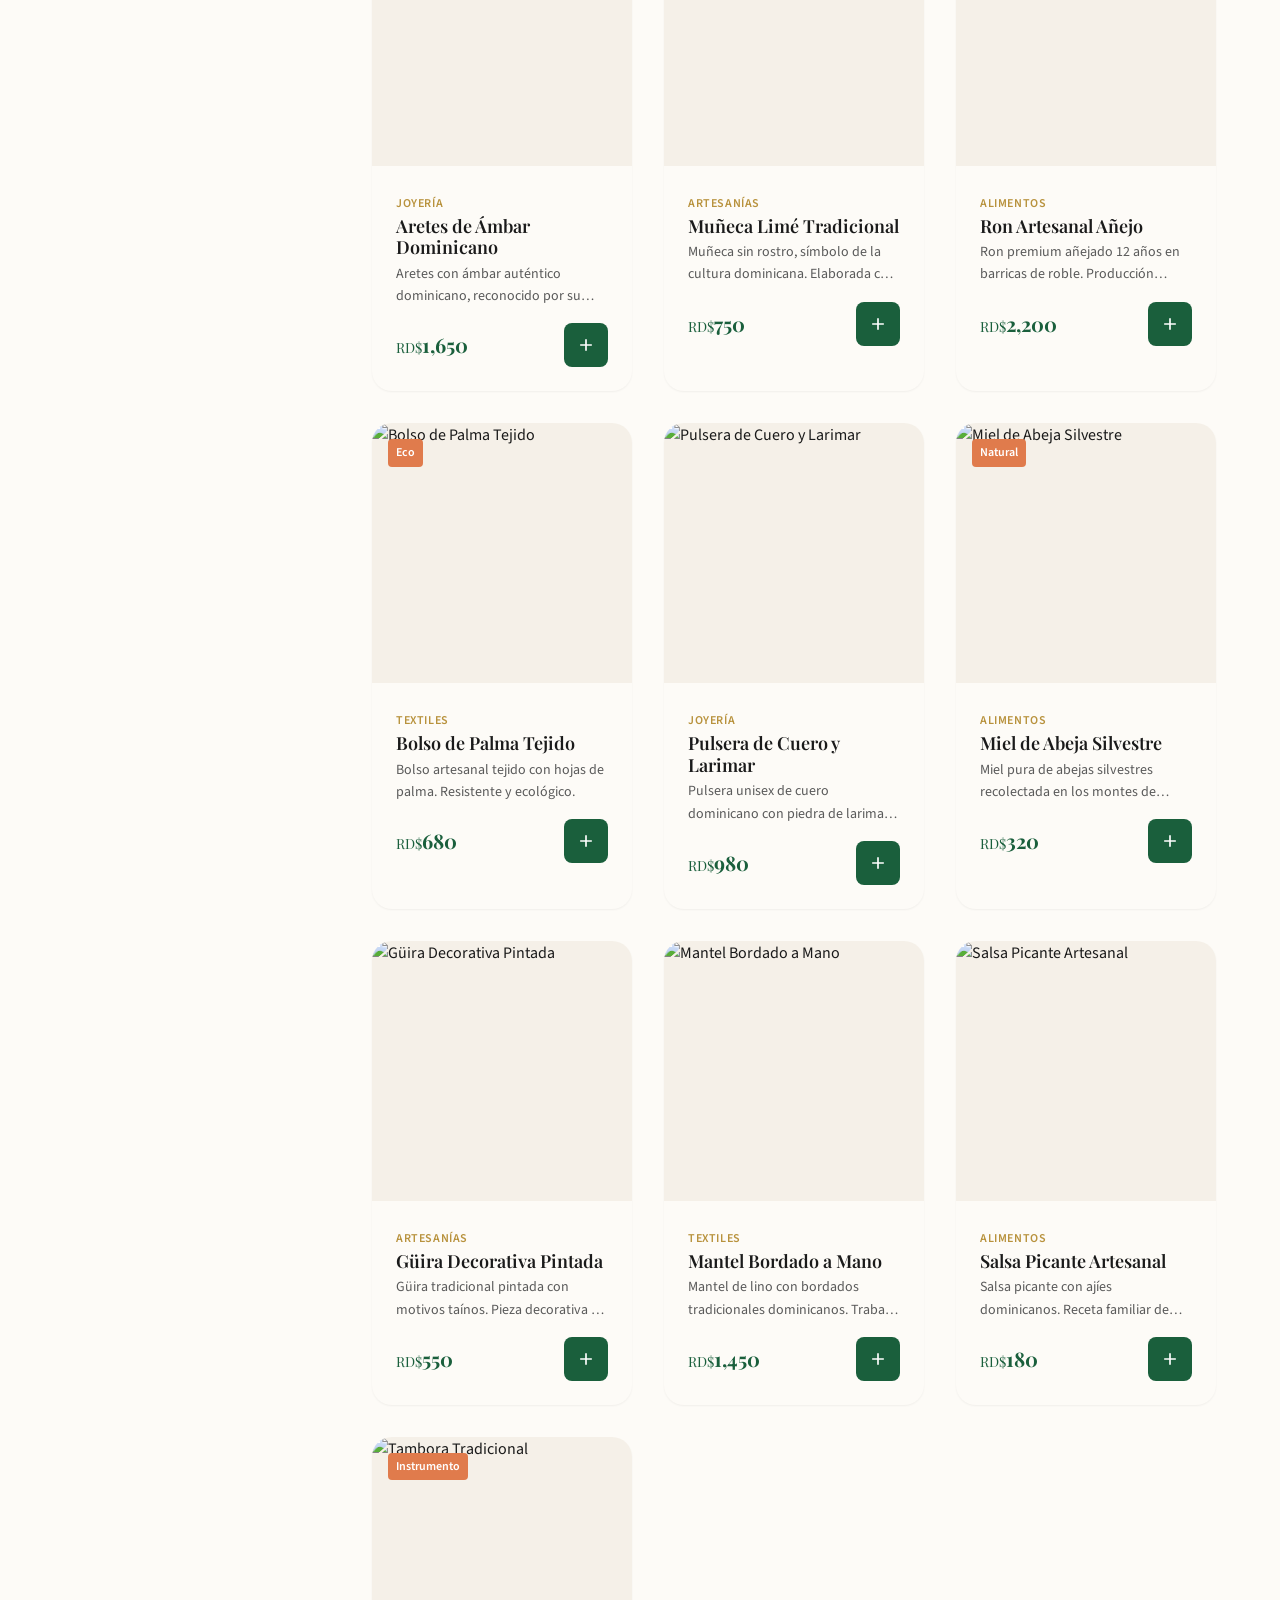
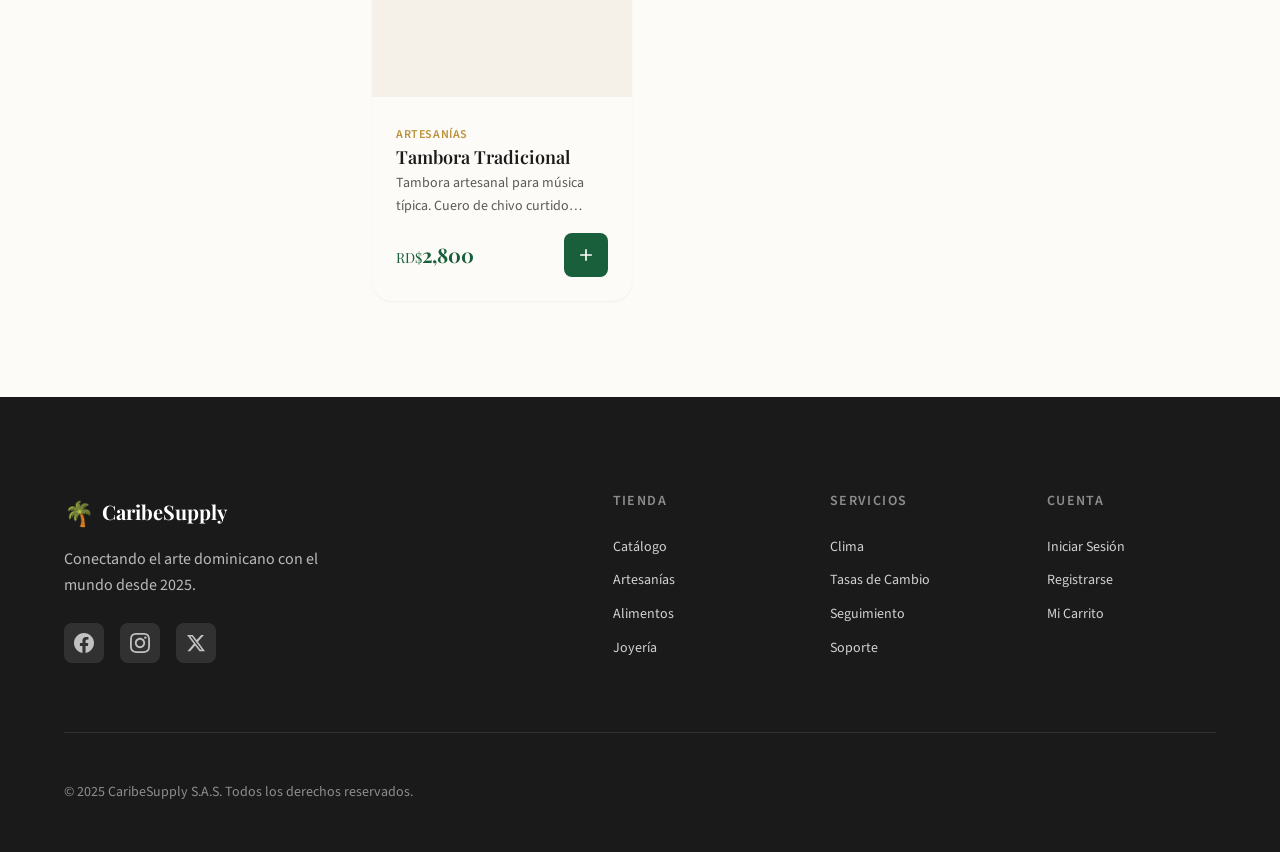
==== commit 2f2ea570: "Cambios generales" ====
--- a/pages/catalogo.html
+++ b/pages/catalogo.html
@@ -106,7 +106,6 @@
         </section>
     </main>
 
-    <footer class="footer"><div class="container"><div class="footer-bottom"><p class="copyright">© 2024 CaribeSupply S.A.S.</p></div></div></footer>
     <div class="toast-container" id="toast-container"></div>
 
     <script src="../js/data.js"></script>
@@ -175,4 +174,64 @@
         }
     </script>
 </body>
+  <!-- Footer -->
+    <footer class="footer">
+        <div class="container">
+            <div class="footer-grid">
+                <div class="footer-brand">
+                    <a href="index.html" class="footer-logo">
+                        <span class="logo-icon">🌴</span>
+                        <span class="logo-text">CaribeSupply</span>
+                    </a>
+                    <p class="footer-desc">Conectando el arte dominicano con el mundo desde 2025.</p>
+                    <div class="footer-social">
+                        <a href="#" class="social-link" aria-label="Facebook">
+                            <svg width="20" height="20" viewBox="0 0 24 24" fill="currentColor"><path d="M24 12.073c0-6.627-5.373-12-12-12s-12 5.373-12 12c0 5.99 4.388 10.954 10.125 11.854v-8.385H7.078v-3.47h3.047V9.43c0-3.007 1.792-4.669 4.533-4.669 1.312 0 2.686.235 2.686.235v2.953H15.83c-1.491 0-1.956.925-1.956 1.874v2.25h3.328l-.532 3.47h-2.796v8.385C19.612 23.027 24 18.062 24 12.073z"/></svg>
+                        </a>
+                        <a href="#" class="social-link" aria-label="Instagram">
+                            <svg width="20" height="20" viewBox="0 0 24 24" fill="currentColor"><path d="M12 2.163c3.204 0 3.584.012 4.85.07 3.252.148 4.771 1.691 4.919 4.919.058 1.265.069 1.645.069 4.849 0 3.205-.012 3.584-.069 4.849-.149 3.225-1.664 4.771-4.919 4.919-1.266.058-1.644.07-4.85.07-3.204 0-3.584-.012-4.849-.07-3.26-.149-4.771-1.699-4.919-4.92-.058-1.265-.07-1.644-.07-4.849 0-3.204.013-3.583.07-4.849.149-3.227 1.664-4.771 4.919-4.919 1.266-.057 1.645-.069 4.849-.069zm0-2.163c-3.259 0-3.667.014-4.947.072-4.358.2-6.78 2.618-6.98 6.98-.059 1.281-.073 1.689-.073 4.948 0 3.259.014 3.668.072 4.948.2 4.358 2.618 6.78 6.98 6.98 1.281.058 1.689.072 4.948.072 3.259 0 3.668-.014 4.948-.072 4.354-.2 6.782-2.618 6.979-6.98.059-1.28.073-1.689.073-4.948 0-3.259-.014-3.667-.072-4.947-.196-4.354-2.617-6.78-6.979-6.98-1.281-.059-1.69-.073-4.949-.073zm0 5.838c-3.403 0-6.162 2.759-6.162 6.162s2.759 6.163 6.162 6.163 6.162-2.759 6.162-6.163c0-3.403-2.759-6.162-6.162-6.162zm0 10.162c-2.209 0-4-1.79-4-4 0-2.209 1.791-4 4-4s4 1.791 4 4c0 2.21-1.791 4-4 4zm6.406-11.845c-.796 0-1.441.645-1.441 1.44s.645 1.44 1.441 1.44c.795 0 1.439-.645 1.439-1.44s-.644-1.44-1.439-1.44z"/></svg>
+                        </a>
+                        <a href="#" class="social-link" aria-label="Twitter">
+                            <svg width="20" height="20" viewBox="0 0 24 24" fill="currentColor"><path d="M18.244 2.25h3.308l-7.227 8.26 8.502 11.24H16.17l-5.214-6.817L4.99 21.75H1.68l7.73-8.835L1.254 2.25H8.08l4.713 6.231zm-1.161 17.52h1.833L7.084 4.126H5.117z"/></svg>
+                        </a>
+                    </div>
+                </div>
+                
+                <nav class="footer-nav">
+                    <div class="footer-column">
+                        <h3 class="footer-title">Tienda</h3>
+                        <ul class="footer-links">
+                            <li><a href="pages/catalogo.html">Catálogo</a></li>
+                            <li><a href="pages/catalogo.html?categoria=artesanias">Artesanías</a></li>
+                            <li><a href="pages/catalogo.html?categoria=alimentos">Alimentos</a></li>
+                            <li><a href="pages/catalogo.html?categoria=joyeria">Joyería</a></li>
+                        </ul>
+                    </div>
+                    
+                    <div class="footer-column">
+                        <h3 class="footer-title">Servicios</h3>
+                        <ul class="footer-links">
+                            <li><a href="pages/clima.html">Clima</a></li>
+                            <li><a href="pages/tasas.html">Tasas de Cambio</a></li>
+                            <li><a href="pages/seguimiento.html">Seguimiento</a></li>
+                            <li><a href="pages/soporte.html">Soporte</a></li>
+                        </ul>
+                    </div>
+                    
+                    <div class="footer-column">
+                        <h3 class="footer-title">Cuenta</h3>
+                        <ul class="footer-links">
+                            <li><a href="pages/login.html">Iniciar Sesión</a></li>
+                            <li><a href="pages/registro.html">Registrarse</a></li>
+                            <li><a href="pages/carrito.html">Mi Carrito</a></li>
+                        </ul>
+                    </div>
+                </nav>
+            </div>
+            
+            <div class="footer-bottom">
+                <p class="copyright">© 2025 CaribeSupply S.A.S. Todos los derechos reservados.</p>
+            </div>
+        </div>
+    </footer>
 </html>
--- a/css/styles.css
+++ b/css/styles.css
@@ -789,7 +789,7 @@
 .category-overlay {
     position: absolute;
     inset: 0;
-    background: linear-gradient(to top, rgba(0,0,0,0.85) 0%, rgba(0,0,0,0.4) 50%, transparent 80%);
+    background: linear-gradient(to top, rgba(0,0,0,0.75) 0%, rgba(0,0,0,0.6) 50%, rgba(0,0,0,0.45) 100%);
     z-index: 1;
 }
 
@@ -810,6 +810,7 @@
     font-family: var(--font-display);
     font-size: var(--text-xl);
     margin-bottom: var(--space-xs);
+    color: inherit;
 }
 
 .category-count {
